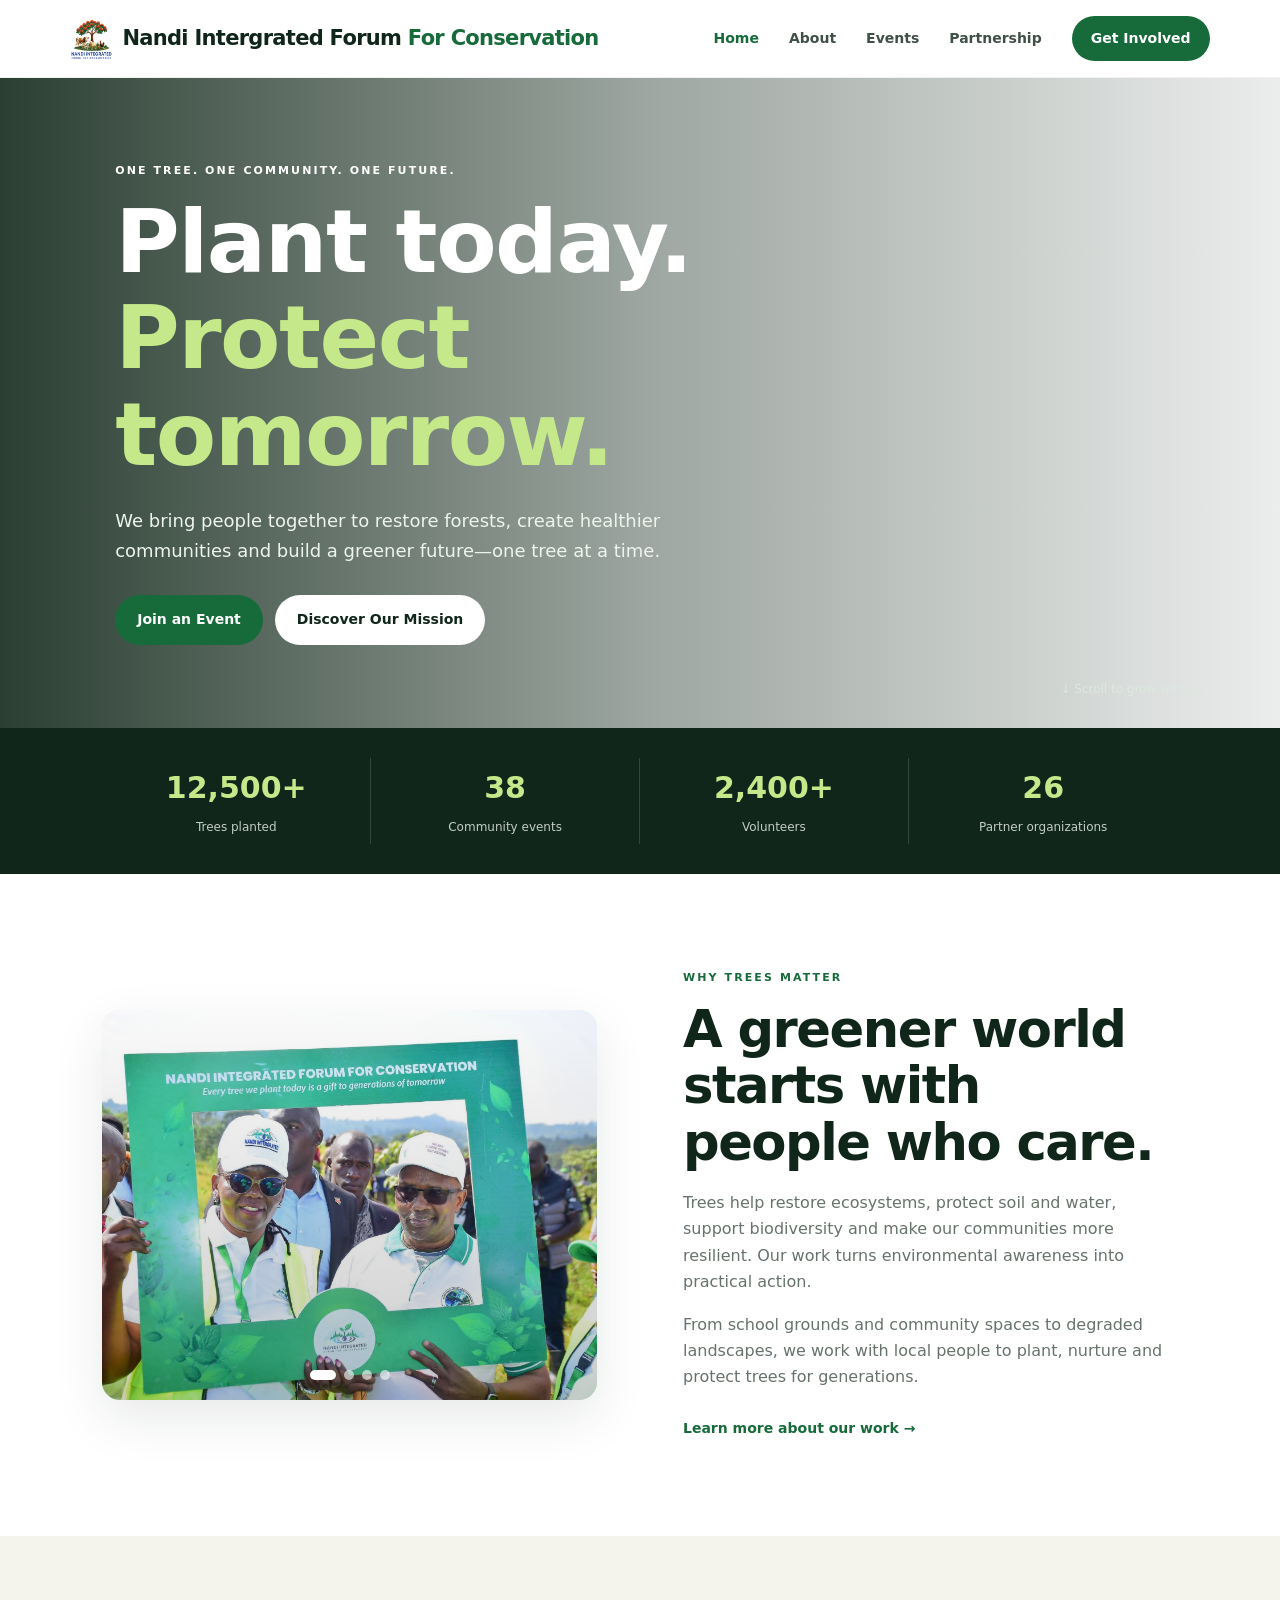
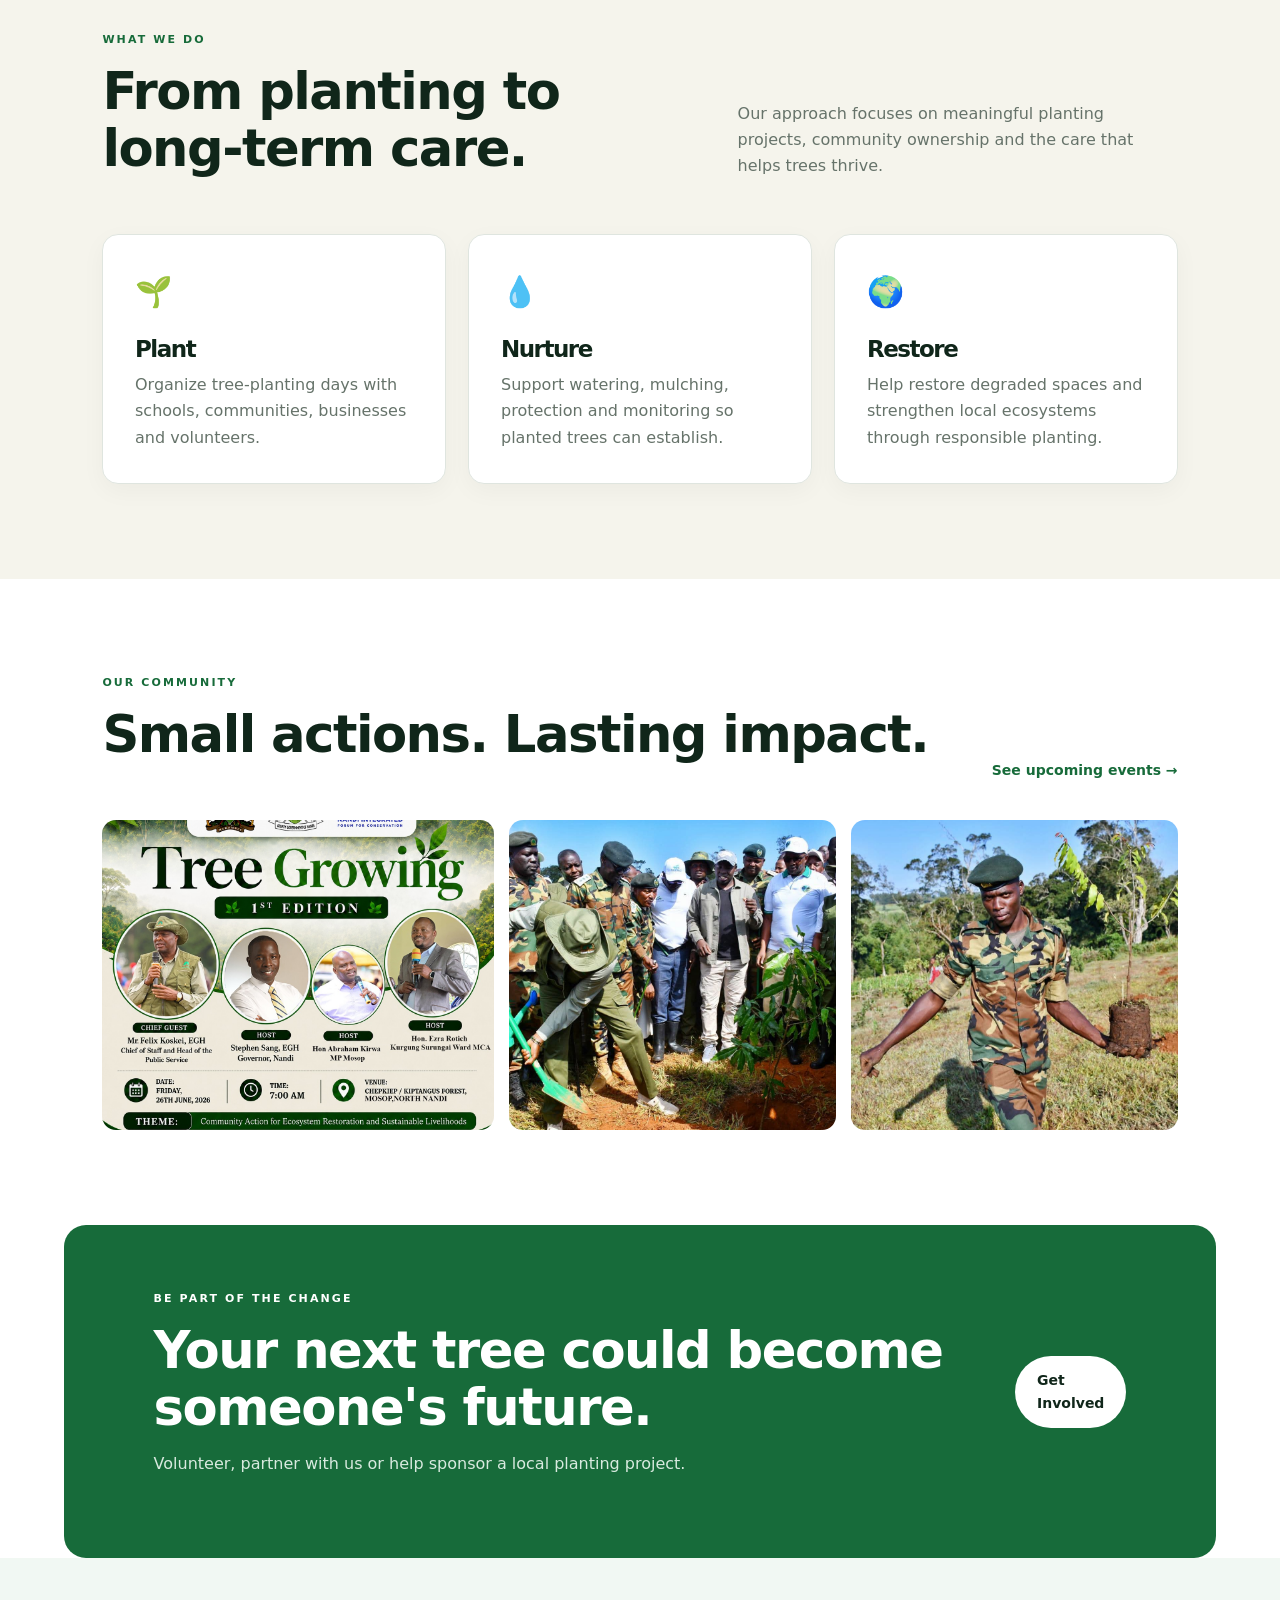
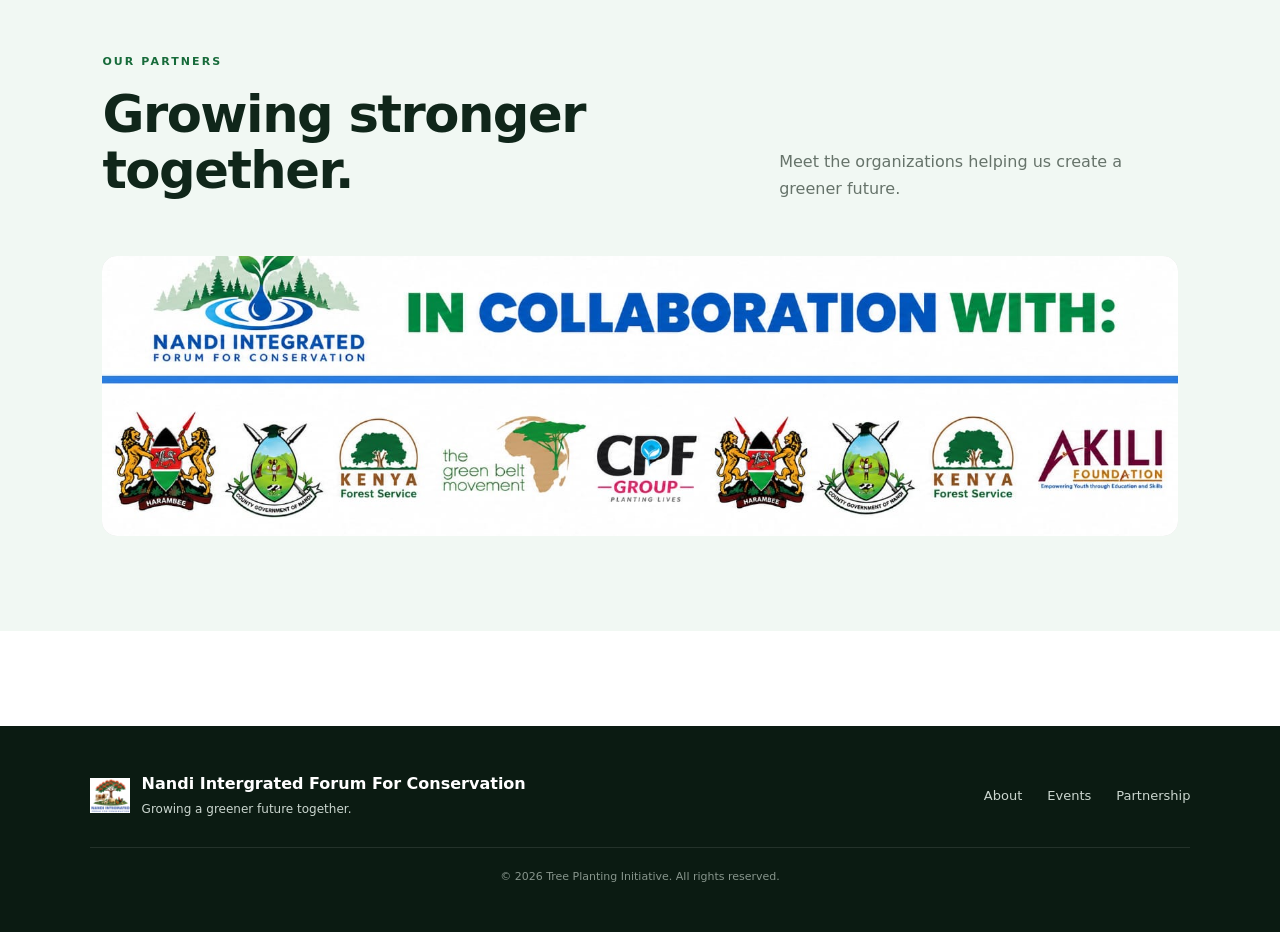
==== index.html @ 08c0e229 "Change partnership gallery to interval slideshow" ====
<!DOCTYPE html>
<html lang="en">
<head>
  <meta charset="UTF-8">
  <meta name="viewport" content="width=device-width, initial-scale=1.0">
  <meta name="description" content="Tree Planting — growing greener communities through tree planting, restoration and partnerships.">
  <title>Tree Planting | Grow Green, Grow Together</title>
  <link rel="stylesheet" href="assets/styles.css">
  <style>
    * { box-sizing: border-box; }
    .partnership-gallery { background: #f1f8f3; }
    .partnership-slideshow {
      position: relative;
      height: 280px;
      overflow: hidden;
      border-radius: 15px;
      background: #ddd;
    }
    .partnership-slide {
      position: absolute;
      inset: 0;
      width: 100%;
      height: 100%;
      object-fit: cover;
      opacity: 0;
      transition: opacity .8s ease-in-out;
    }
    .partnership-slide.active { opacity: 1; }
    .partnership-dots {
      position: absolute;
      bottom: 15px;
      left: 50%;
      display: flex;
      gap: 8px;
      transform: translateX(-50%);
    }
    .partnership-dot {
      width: 11px;
      height: 11px;
      padding: 0;
      border: 0;
      border-radius: 50%;
      background: #fff;
      opacity: .55;
      cursor: pointer;
    }
    .partnership-dot.active { opacity: 1; transform: scale(1.2); }
    @media (max-width: 600px) {
      .partnership-slideshow { height: 230px; border-radius: 10px; }
    }
  </style>
</head>
<body>
<header class="site-header">
  <a class="brand" href="index.html" aria-label="Tree Planting home">
    <img src="assets/logo1.png" alt="Tree Planting logo">
    <span>Nandi Intergrated Forum<span> For Conservation</span></span>
  </a>
  <button class="menu-toggle" aria-label="Open navigation" aria-expanded="false">☰</button>
  <nav class="nav">
    <a class="active" href="index.html">Home</a>
    <a href="about.html">About</a>
    <a href="events.html">Events</a>
    <a href="partnership.html">Partnership</a>
    <a class="nav-cta" href="partnership.html#join">Get Involved</a>
  </nav>
</header>

<main>
<section class="hero">
  <div class="hero-overlay"></div>
  <div class="hero-content">
    <p class="eyebrow">ONE TREE. ONE COMMUNITY. ONE FUTURE.</p>
    <h1>Plant today.<br><em>Protect tomorrow.</em></h1>
    <p class="hero-text">We bring people together to restore forests, create healthier communities and build a greener future—one tree at a time.</p>
    <div class="hero-actions">
      <a class="btn btn-primary" href="events.html">Join an Event</a>
      <a class="btn btn-light" href="about.html">Discover Our Mission</a>
    </div>
  </div>
  <div class="scroll-note">↓ Scroll to grow with us</div>
</section>

<section class="stats">
  <div><strong>12,500+</strong><span>Trees planted</span></div>
  <div><strong>38</strong><span>Community events</span></div>
  <div><strong>2,400+</strong><span>Volunteers</span></div>
  <div><strong>26</strong><span>Partner organizations</span></div>
</section>

<section class="section intro">
  <div class="section-image slideshow" aria-label="Tree planting image slideshow">
    <img class="slide active" src="assets/slide7.jpeg" alt="Tree planting">
    <img class="slide" src="assets/slide2.jpeg" alt="Hands holding a young plant">
    <img class="slide" src="assets/slide3.jpeg" alt="People planting trees">
    <img class="slide" src="assets/slide4.jpeg" alt="Green forest">
    <div class="slide-dots">
      <button class="dot active" aria-label="Show slide 1"></button>
      <button class="dot" aria-label="Show slide 2"></button>
      <button class="dot" aria-label="Show slide 3"></button>
      <button class="dot" aria-label="Show slide 4"></button>
    </div>
  </div>
  <div class="section-copy">
    <p class="eyebrow green">WHY TREES MATTER</p>
    <h2>A greener world starts with people who care.</h2>
    <p>Trees help restore ecosystems, protect soil and water, support biodiversity and make our communities more resilient. Our work turns environmental awareness into practical action.</p>
    <p>From school grounds and community spaces to degraded landscapes, we work with local people to plant, nurture and protect trees for generations.</p>
    <a class="text-link" href="about.html">Learn more about our work →</a>
  </div>
</section>

<section class="section light-section">
  <div class="section-heading"><div><p class="eyebrow green">WHAT WE DO</p><h2>From planting to long-term care.</h2></div><p>Our approach focuses on meaningful planting projects, community ownership and the care that helps trees thrive.</p></div>
  <div class="cards three">
    <article class="card"><div class="card-icon">🌱</div><h3>Plant</h3><p>Organize tree-planting days with schools, communities, businesses and volunteers.</p></article>
    <article class="card"><div class="card-icon">💧</div><h3>Nurture</h3><p>Support watering, mulching, protection and monitoring so planted trees can establish.</p></article>
    <article class="card"><div class="card-icon">🌍</div><h3>Restore</h3><p>Help restore degraded spaces and strengthen local ecosystems through responsible planting.</p></article>
  </div>
</section>

<section class="gallery-section section">
  <div class="section-heading"><div><p class="eyebrow green">OUR COMMUNITY</p><h2>Small actions. Lasting impact.</h2></div><a class="text-link" href="events.html">See upcoming events →</a></div>
  <div class="gallery"><img src="assets/slide1.jpeg" alt="People planting trees"><img src="assets/slide5.jpeg" alt="Hands holding a young plant"><img src="assets/slide6.jpeg" alt="Dense green forest"></div>
</section>

<section class="cta">
  <div><p class="eyebrow">BE PART OF THE CHANGE</p><h2>Your next tree could become someone's future.</h2><p>Volunteer, partner with us or help sponsor a local planting project.</p></div>
  <a class="btn btn-light" href="partnership.html#join">Get Involved</a>
</section>

<section class="partnership-gallery section" aria-labelledby="partnership-gallery-title">
  <div class="section-heading"><div><p class="eyebrow green">OUR PARTNERS</p><h2 id="partnership-gallery-title">Growing stronger together.</h2></div><p>Meet the organizations helping us create a greener future.</p></div>
  <div class="partnership-slideshow" aria-label="Partnership organizations slideshow">
    <img class="partnership-slide active" src="assets/part3.jpeg" alt="Tree Planting partnership organization 1">
    <img class="partnership-slide" src="assets/part2.jpeg" alt="Tree Planting partnership organization 2">
    <img class="partnership-slide" src="assets/part4.jpeg" alt="Tree Planting partnership organization 3">
    <div class="partnership-dots">
      <button class="partnership-dot active" aria-label="Show partnership image 1"></button>
      <button class="partnership-dot" aria-label="Show partnership image 2"></button>
      <button class="partnership-dot" aria-label="Show partnership image 3"></button>
    </div>
  </div>
</section>
</main>

<footer class="footer">
  <div class="footer-brand"><img src="assets/logo1.png" alt=""><div><strong>Nandi Intergrated Forum For Conservation</strong><p>Growing a greener future together.</p></div></div>
  <div class="footer-links"><a href="about.html">About</a><a href="events.html">Events</a><a href="partnership.html">Partnership</a></div>
  <p class="copyright">© 2026 Tree Planting Initiative. All rights reserved.</p>
</footer>

<script>
  const slides = document.querySelectorAll('.slideshow .slide');
  const dots = document.querySelectorAll('.slide-dots .dot');
  let currentSlide = 0;
  function showSlide(index) {
    slides.forEach((slide, i) => slide.classList.toggle('active', i === index));
    dots.forEach((dot, i) => dot.classList.toggle('active', i === index));
    currentSlide = index;
  }
  function nextSlide() { showSlide((currentSlide + 1) % slides.length); }
  dots.forEach((dot, index) => dot.addEventListener('click', () => showSlide(index)));
  showSlide(0);
  setInterval(nextSlide, 4000);

  const partnershipSlides = document.querySelectorAll('.partnership-slide');
  const partnershipDots = document.querySelectorAll('.partnership-dot');
  let currentPartnership = 0;
  function showPartnership(index) {
    partnershipSlides.forEach((slide, i) => slide.classList.toggle('active', i === index));
    partnershipDots.forEach((dot, i) => dot.classList.toggle('active', i === index));
    currentPartnership = index;
  }
  partnershipDots.forEach((dot, index) => dot.addEventListener('click', () => showPartnership(index)));
  showPartnership(0);
  setInterval(() => showPartnership((currentPartnership + 1) % partnershipSlides.length), 4000);
</script>
<script src="assets/script.js"></script>
</body>
</html>
---- assets/styles.css ----
:root{
  --green:#176b3a;
  --dark:#10261a;
  --lime:#a8d65e;
  --cream:#f5f4ec;
  --white:#fff;
  --muted:#66736a;
  --line:#dfe5df;
  --shadow:0 18px 50px rgba(16,38,26,.10);
}

*{box-sizing:border-box}
html{scroll-behavior:smooth}
body{margin:0;font-family:Inter,ui-sans-serif,system-ui,-apple-system,BlinkMacSystemFont,"Segoe UI",sans-serif;color:var(--dark);line-height:1.65;background:#fff}
a{text-decoration:none;color:inherit}
img{max-width:100%;display:block}
.site-header{height:78px;display:flex;align-items:center;justify-content:space-between;padding:0 5.5%;background:#fff;position:sticky;top:0;z-index:20;border-bottom:1px solid rgba(0,0,0,.05)}
.brand{display:flex;align-items:center;gap:10px;font-size:21px;font-weight:800;letter-spacing:-.7px}.brand img{width:42px;height:42px}.brand>span>span{color:var(--green)}
.nav{display:flex;align-items:center;gap:30px;font-size:14px;font-weight:650}.nav a{padding:8px 0;color:#405047}.nav a:hover,.nav a.active{color:var(--green)}.nav .nav-cta{padding:11px 19px;background:var(--green);color:#fff;border-radius:999px}
.menu-toggle{display:none;border:0;background:none;font-size:25px;cursor:pointer}
.hero{min-height:650px;background:url("https://images.unsplash.com/photo-1441974231531-c6227db76b6e?auto=format&fit=crop&w=2000&q=90") center/cover;position:relative;display:flex;align-items:center}.hero-overlay{position:absolute;inset:0;background:linear-gradient(90deg,rgba(8,31,17,.86),rgba(8,31,17,.40),rgba(8,31,17,.08))}.hero-content{position:relative;color:#fff;width:min(760px,88%);margin-left:9%;padding:80px 0}
.eyebrow{font-size:11px;font-weight:800;letter-spacing:2.1px;margin:0 0 14px}.eyebrow.green{color:var(--green)}h1,h2,h3{line-height:1.1;margin-top:0;letter-spacing:-1.5px}.hero h1{font-size:clamp(48px,7vw,88px);margin:0 0 22px}.hero h1 em{color:#c4e88a;font-style:normal}.hero-text{font-size:18px;max-width:600px;color:#edf4ee;margin-bottom:30px}.hero-actions{display:flex;gap:12px;flex-wrap:wrap}.btn{display:inline-flex;align-items:center;justify-content:center;padding:13px 22px;border-radius:999px;font-weight:750;font-size:14px;border:0;cursor:pointer}.btn-primary{background:var(--green);color:#fff}.btn-primary:hover{background:#0e542c}.btn-light{background:#fff;color:var(--dark)}.scroll-note{position:absolute;right:6%;bottom:28px;color:#dce8df;font-size:12px}
.stats{display:grid;grid-template-columns:repeat(4,1fr);background:var(--dark);color:#fff;padding:30px 8%}.stats div{padding:5px 25px;border-right:1px solid rgba(255,255,255,.15);text-align:center}.stats div:last-child{border:0}.stats strong{display:block;font-size:30px;color:#c4e88a}.stats span{font-size:12px;color:#c4cdc7}
.section{padding:95px 8%}.intro{display:grid;grid-template-columns:1fr 1fr;gap:8%;align-items:center}
.slideshow{position:relative;width:100%;height:390px;overflow:hidden;border-radius:18px;box-shadow:var(--shadow);background:#e8eee9}.slideshow .slide{position:absolute;inset:0;width:100%;height:100%;min-height:0;object-fit:cover;opacity:0;transform:scale(1.05);transition:opacity 1.2s ease-in-out,transform 5s ease;z-index:1}.slideshow .slide.active{opacity:1;transform:scale(1);z-index:2}.slideshow::after{content:"";position:absolute;inset:0;background:linear-gradient(180deg,rgba(0,0,0,.02),rgba(0,0,0,.20));pointer-events:none;z-index:3}.slide-dots{position:absolute;left:50%;bottom:20px;transform:translateX(-50%);display:flex;gap:8px;z-index:5}.slide-dots .dot{width:10px;height:10px;padding:0;border:0;border-radius:50%;background:rgba(255,255,255,.60);cursor:pointer;transition:width .3s ease,background .3s ease}.slide-dots .dot.active{width:26px;border-radius:20px;background:#fff}
.section-copy h2,.section-heading h2{font-size:clamp(34px,4vw,54px);margin-bottom:20px}.section-copy p{color:var(--muted);max-width:650px}.text-link{color:var(--green);font-weight:800;font-size:14px;display:inline-block;margin-top:10px}
.light-section{background:var(--cream)}.section-heading{display:flex;justify-content:space-between;align-items:end;gap:40px;margin-bottom:38px}.section-heading>p{max-width:440px;color:var(--muted)}
.cards{display:grid;gap:22px}.cards.three{grid-template-columns:repeat(3,1fr)}.card{background:#fff;padding:32px;border:1px solid var(--line);border-radius:16px;box-shadow:0 7px 24px rgba(16,38,26,.04)}.card h3{font-size:23px;margin-bottom:10px}.card p{color:var(--muted);margin:0}.card-icon{font-size:30px;margin-bottom:20px}
@keyframes card-pop-in{0%{opacity:0;transform:translateY(28px) scale(.94)}70%{opacity:1;transform:translateY(-5px) scale(1.02)}100%{opacity:1;transform:translateY(0) scale(1)}}.cards.three .card{opacity:0;animation:card-pop-in .65s cubic-bezier(.22,1,.36,1) forwards;animation-delay:var(--card-delay,0s)}.cards.three .card:nth-child(1){--card-delay:0s}.cards.three .card:nth-child(2){--card-delay:.18s}.cards.three .card:nth-child(3){--card-delay:.36s}@media (prefers-reduced-motion: reduce){.cards.three .card{opacity:1;animation:none}}
.gallery{display:grid;grid-template-columns:1.2fr 1fr 1fr;gap:15px}.gallery img{height:310px;width:100%;object-fit:cover;border-radius:14px}.cta{margin:0 5%;border-radius:22px;padding:65px 7%;background:var(--green);color:#fff;display:flex;justify-content:space-between;align-items:center;gap:30px}.cta h2{font-size:clamp(34px,4vw,52px);margin-bottom:10px}.cta p:not(.eyebrow){color:#d8eadf}
.footer{margin-top:95px;background:#0b1b12;color:#cbd6cf;padding:45px 7%;display:grid;grid-template-columns:1fr auto;gap:28px}.footer-brand{display:flex;align-items:center;gap:12px}.footer-brand img{width:40px}.footer-brand strong{color:#fff}.footer-brand p{margin:2px 0 0;font-size:12px}.footer-links{display:flex;gap:25px;font-size:13px;align-items:center}.copyright{grid-column:1/-1;margin:0;padding-top:20px;border-top:1px solid rgba(255,255,255,.1);font-size:11px;color:#87958c;text-align:center}
.page-hero{min-height:440px;background-position:center;background-size:cover;position:relative;display:flex;align-items:end;padding:70px 9%;color:#fff}.page-hero:before{content:"";position:absolute;inset:0;background:linear-gradient(0deg,rgba(5,24,13,.8),rgba(5,24,13,.1))}.page-hero>div{position:relative;max-width:800px}.page-hero h1{font-size:clamp(45px,6vw,75px);margin-bottom:15px}.page-hero p:last-child{font-size:17px;max-width:650px}.split-panel{display:grid;grid-template-columns:1fr 1.2fr;gap:80px;background:var(--cream);padding:55px;border-radius:20px}.steps{list-style:none;padding:0;margin:0;display:grid;gap:0}.steps li{display:grid;grid-template-columns:100px 1fr;gap:20px;padding:20px 0;border-bottom:1px solid #d5ddd5}.steps li:first-child{padding-top:0}.steps li:last-child{border-bottom:0}.steps strong{color:var(--green)}.steps span{color:var(--muted)}
.event-list{display:grid;gap:16px}.event{display:grid;grid-template-columns:100px 1fr auto;gap:28px;align-items:center;padding:25px 28px;border:1px solid var(--line);border-radius:16px}.date{background:var(--cream);border-radius:12px;text-align:center;padding:12px}.date strong{font-size:30px;display:block;line-height:1}.date span{font-size:10px;font-weight:800;color:var(--green)}.event h3{margin:7px 0}.event p{color:var(--muted);margin:0 0 5px}.event small{color:#68756d}.tag{font-size:9px;font-weight:900;letter-spacing:1.5px;color:var(--green)}
.form-section{display:grid;grid-template-columns:.8fr 1.2fr;gap:8%;background:var(--cream)}.form-intro h2{font-size:clamp(35px,4vw,54px)}.form-intro>p:not(.eyebrow){color:var(--muted)}.contact-points{margin-top:35px;font-weight:650}.contact-points p{margin:8px 0}.form-section form{background:#fff;padding:34px;border-radius:18px;box-shadow:var(--shadow)}label{display:block;font-size:13px;font-weight:750;margin-bottom:17px}input,select,textarea{display:block;width:100%;margin-top:7px;border:1px solid #d7dfd9;border-radius:9px;padding:12px 13px;font:inherit;font-size:14px;outline:none;background:#fff}input:focus,select:focus,textarea:focus{border-color:var(--green);box-shadow:0 0 0 3px rgba(23,107,58,.08)}textarea{resize:vertical}.form-message{font-size:13px;color:var(--green);font-weight:700}.form-section .btn{width:100%}
@media(max-width:800px){.site-header{height:68px}.menu-toggle{display:block}.nav{display:none;position:absolute;top:68px;left:0;right:0;background:#fff;padding:18px 6%;flex-direction:column;align-items:stretch;gap:5px;box-shadow:0 15px 30px rgba(0,0,0,.08)}.nav.open{display:flex}.hero{min-height:650px}.hero-content{margin-left:7%;width:86%}.stats{grid-template-columns:1fr 1fr;padding:20px 5%}.stats div{border:0;padding:12px}.section{padding:65px 6%}.intro,.form-section,.split-panel{grid-template-columns:1fr;gap:35px}.slideshow{height:330px}.cards.three{grid-template-columns:1fr}.gallery{grid-template-columns:1fr 1fr}.gallery img:first-child{grid-column:1/-1}.section-heading{display:block}.section-heading>p{margin-top:15px}.cta{margin:0 4%;padding:45px 7%;display:block}.cta .btn{margin-top:18px}.footer{grid-template-columns:1fr}.footer-links{flex-wrap:wrap}.copyright{grid-column:auto}.page-hero{min-height:390px;padding:55px 7%}.event{grid-template-columns:70px 1fr}.event .btn{grid-column:2;justify-self:start}.split-panel{padding:30px}.steps li{grid-template-columns:80px 1fr}}
@media(max-width:480px){.hero h1{font-size:48px}.gallery{grid-template-columns:1fr}.gallery img:first-child{grid-column:auto}.gallery img{height:250px}.stats strong{font-size:25px}.slideshow{height:280px}}
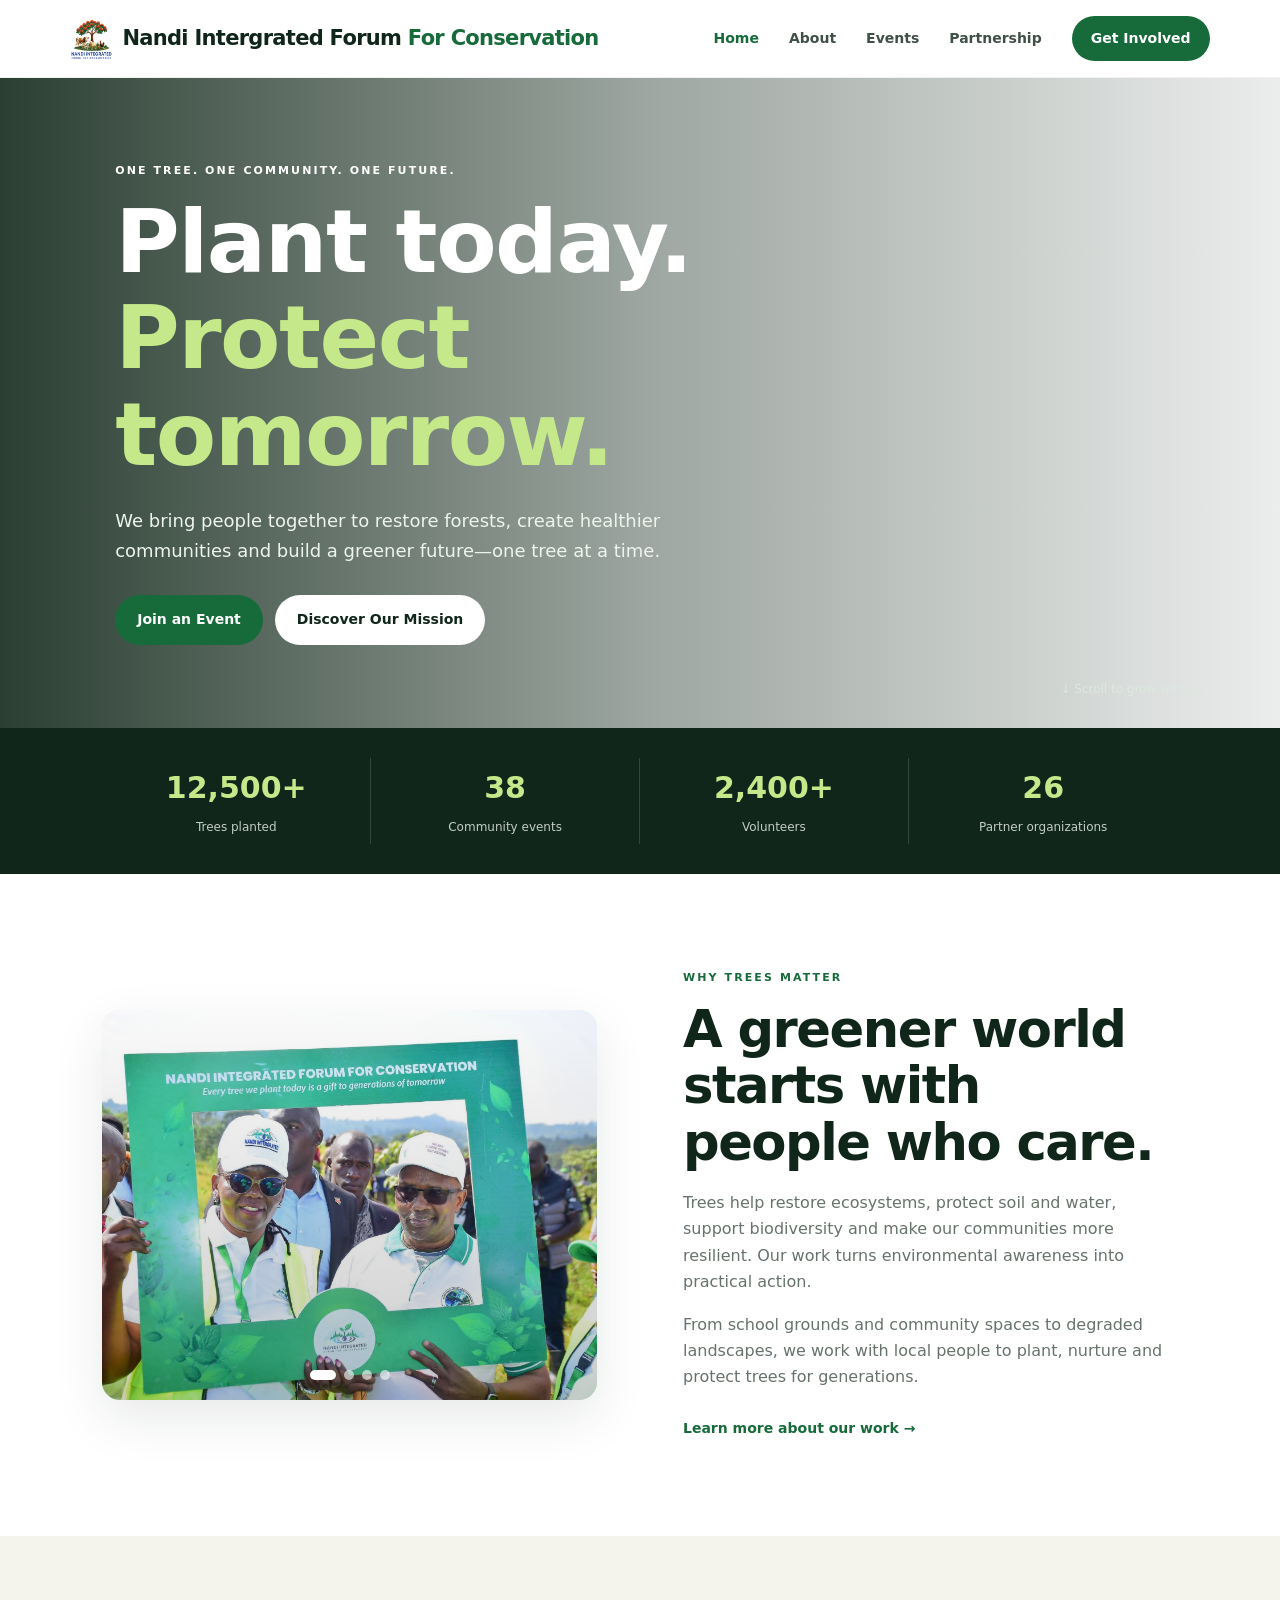
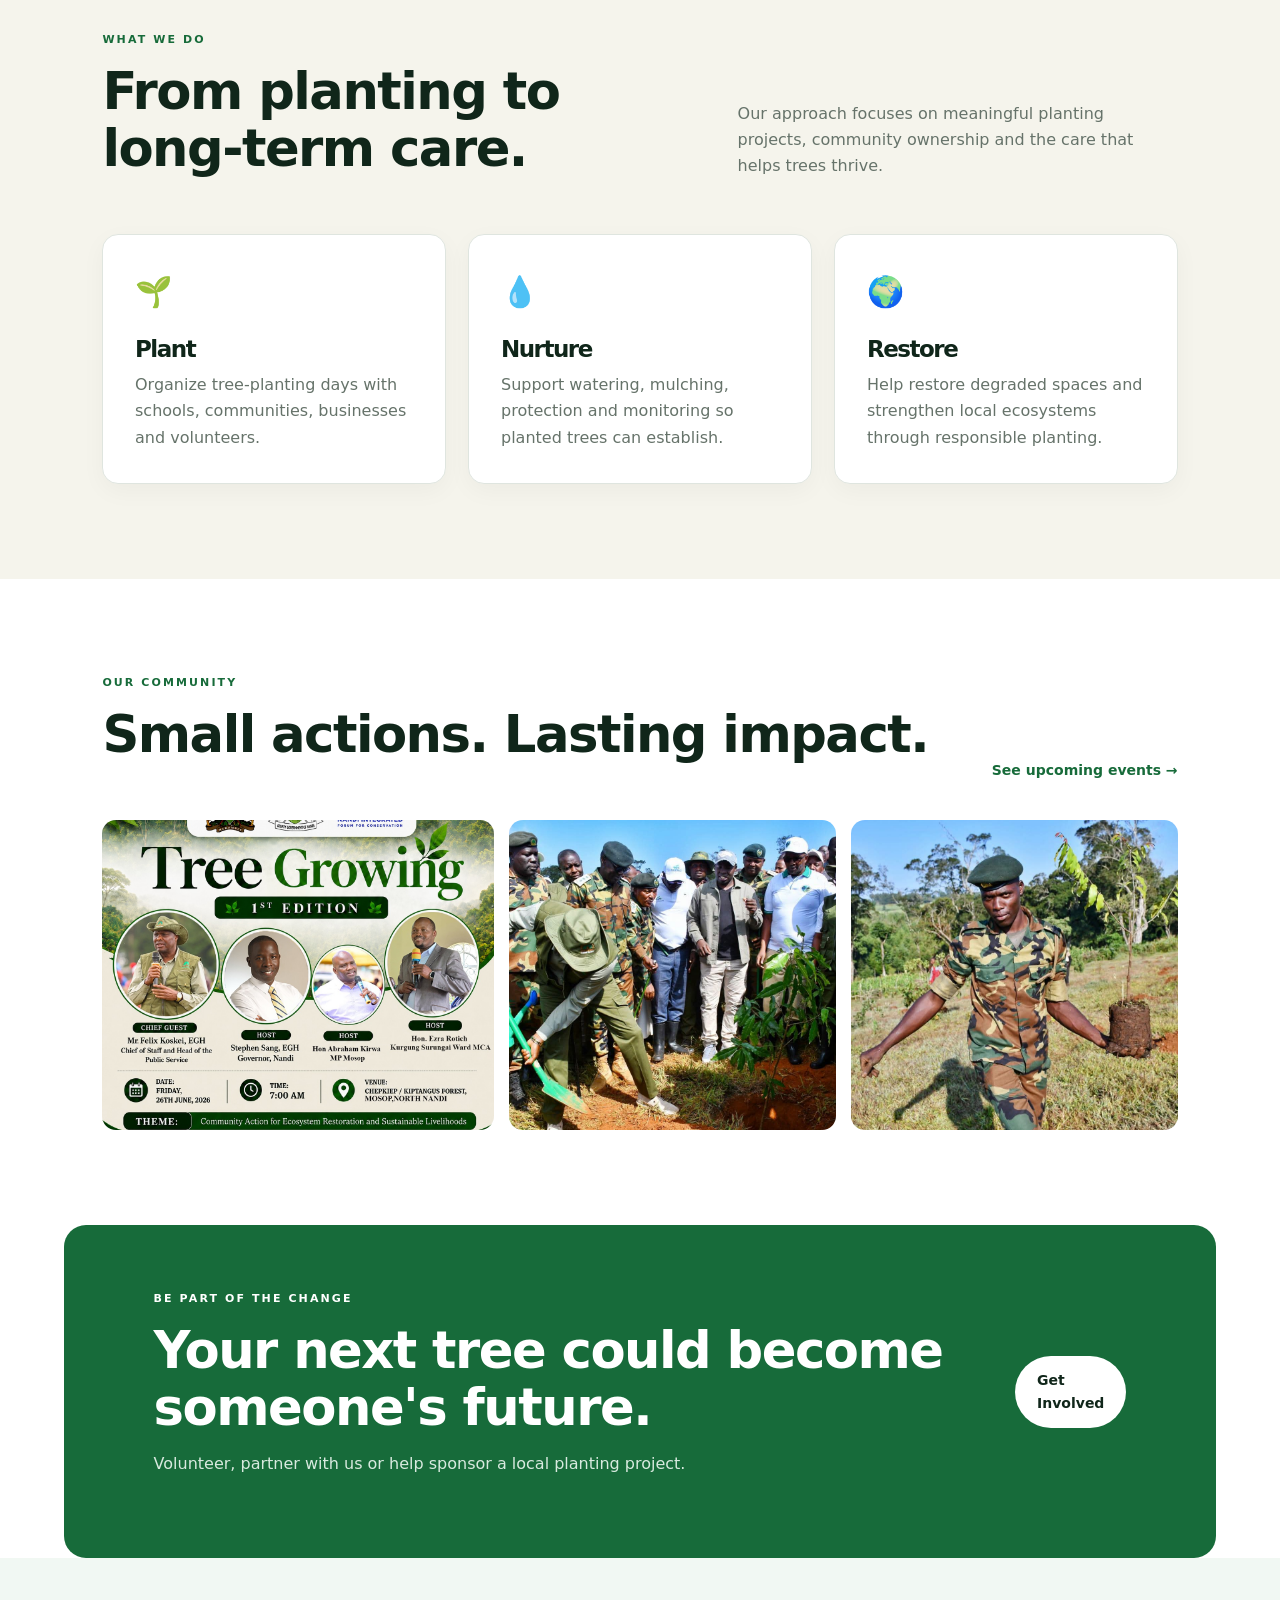
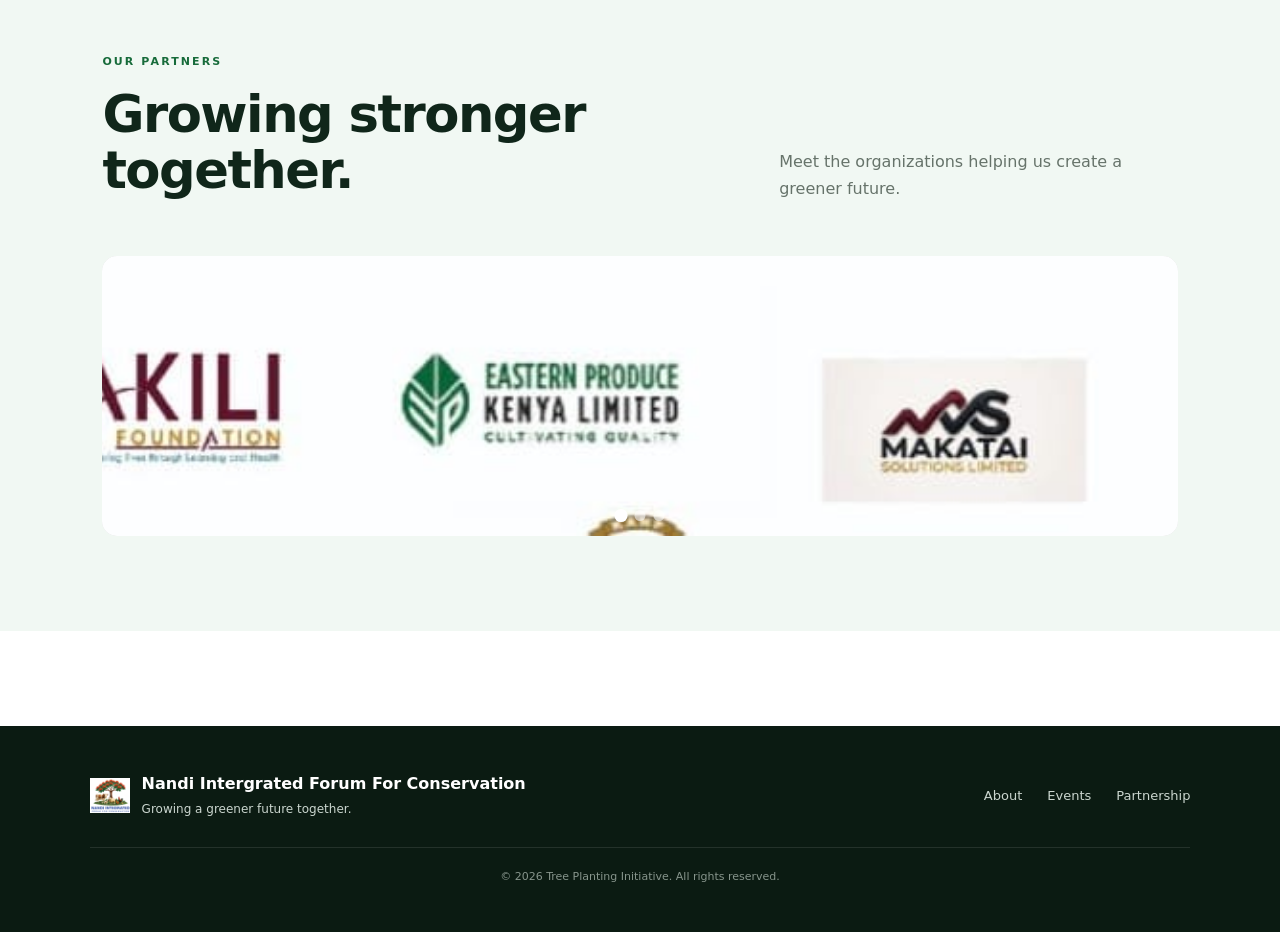
==== commit 63c83cb9: "Swap partnership images in slideshow" ====
--- a/index.html
+++ b/index.html
@@ -12,6 +12,7 @@
     .partnership-slideshow {
       position: relative;
       height: 280px;
+      width: 100%;
       overflow: hidden;
       border-radius: 15px;
       background: #ddd;
@@ -19,9 +20,11 @@
     .partnership-slide {
       position: absolute;
       inset: 0;
+      display: block;
       width: 100%;
       height: 100%;
       object-fit: cover;
+      object-position: center;
       opacity: 0;
       transition: opacity .8s ease-in-out;
     }
@@ -132,8 +135,8 @@
 <section class="partnership-gallery section" aria-labelledby="partnership-gallery-title">
   <div class="section-heading"><div><p class="eyebrow green">OUR PARTNERS</p><h2 id="partnership-gallery-title">Growing stronger together.</h2></div><p>Meet the organizations helping us create a greener future.</p></div>
   <div class="partnership-slideshow" aria-label="Partnership organizations slideshow">
-    <img class="partnership-slide active" src="assets/part3.jpeg" alt="Tree Planting partnership organization 1">
-    <img class="partnership-slide" src="assets/part2.jpeg" alt="Tree Planting partnership organization 2">
+    <img class="partnership-slide active" src="assets/part2.jpeg" alt="Tree Planting partnership organization 1">
+    <img class="partnership-slide" src="assets/part3.jpeg" alt="Tree Planting partnership organization 2">
     <img class="partnership-slide" src="assets/part4.jpeg" alt="Tree Planting partnership organization 3">
     <div class="partnership-dots">
       <button class="partnership-dot active" aria-label="Show partnership image 1"></button>
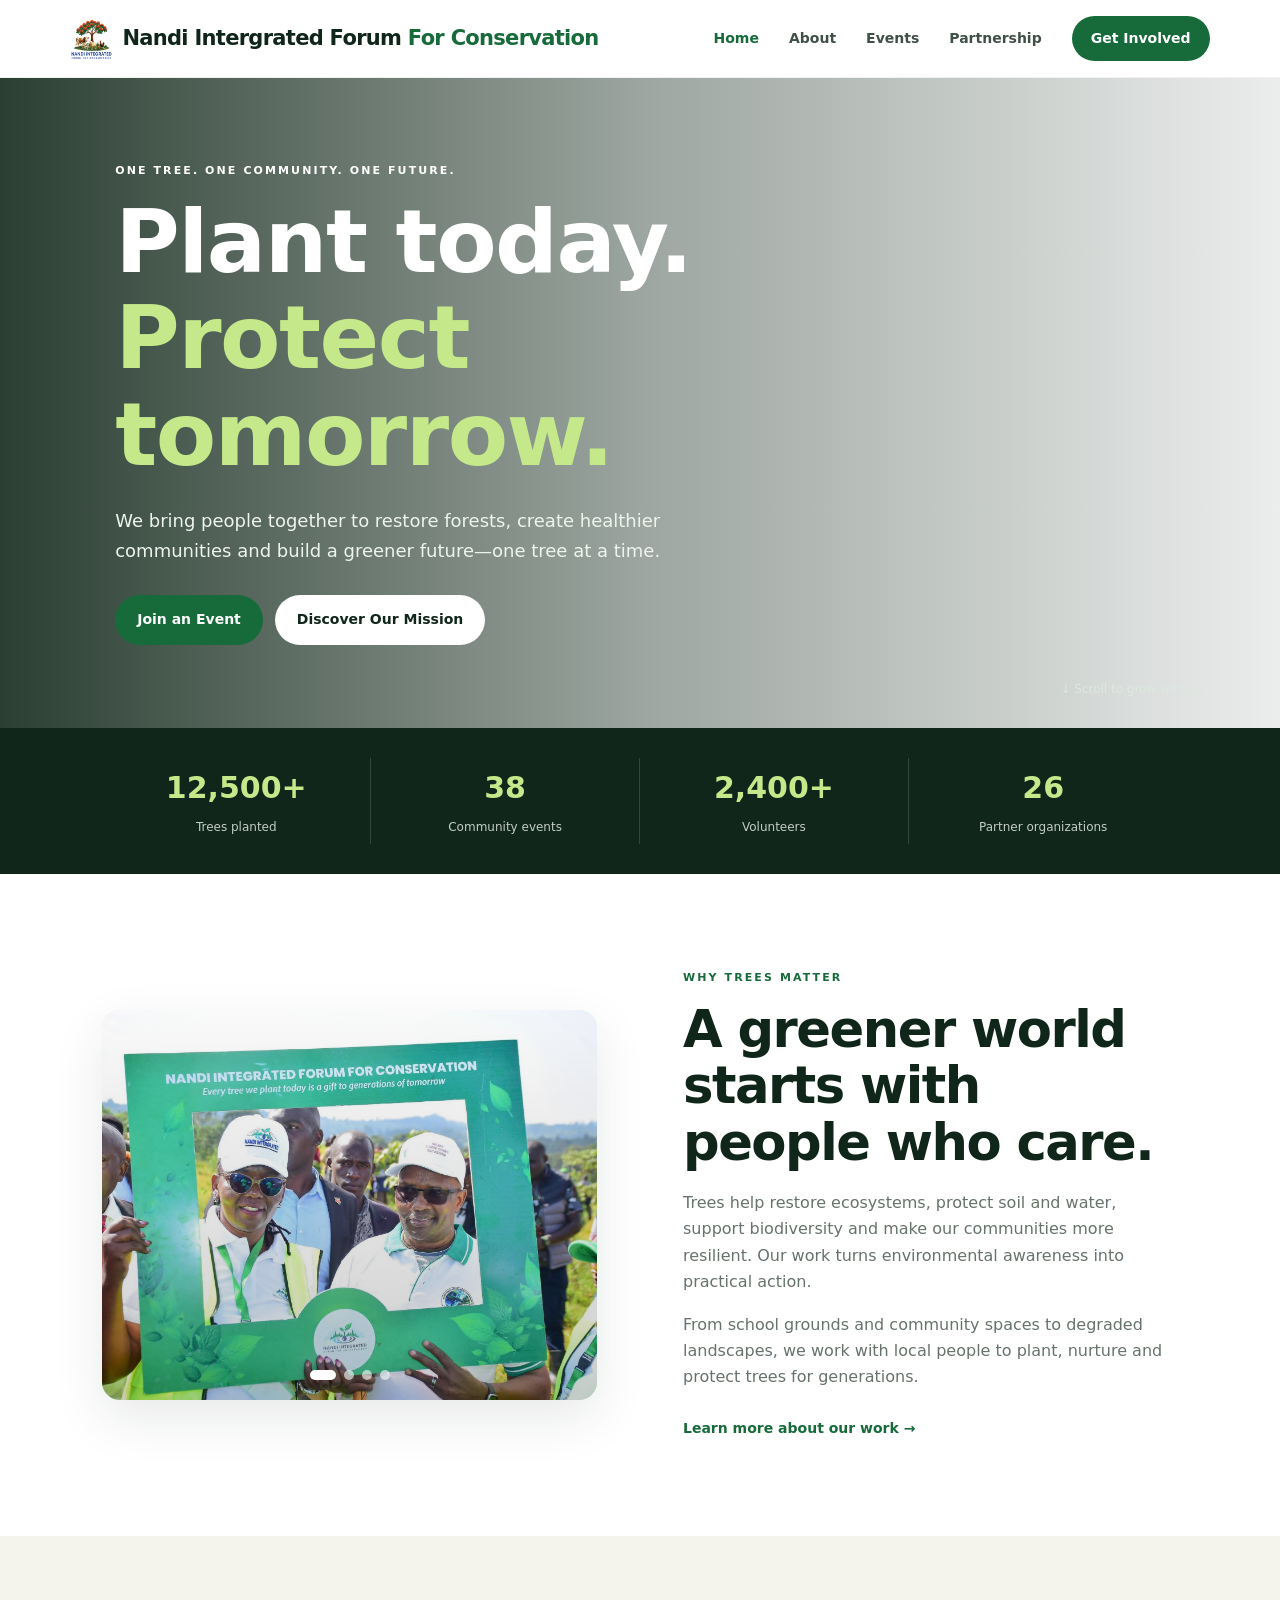
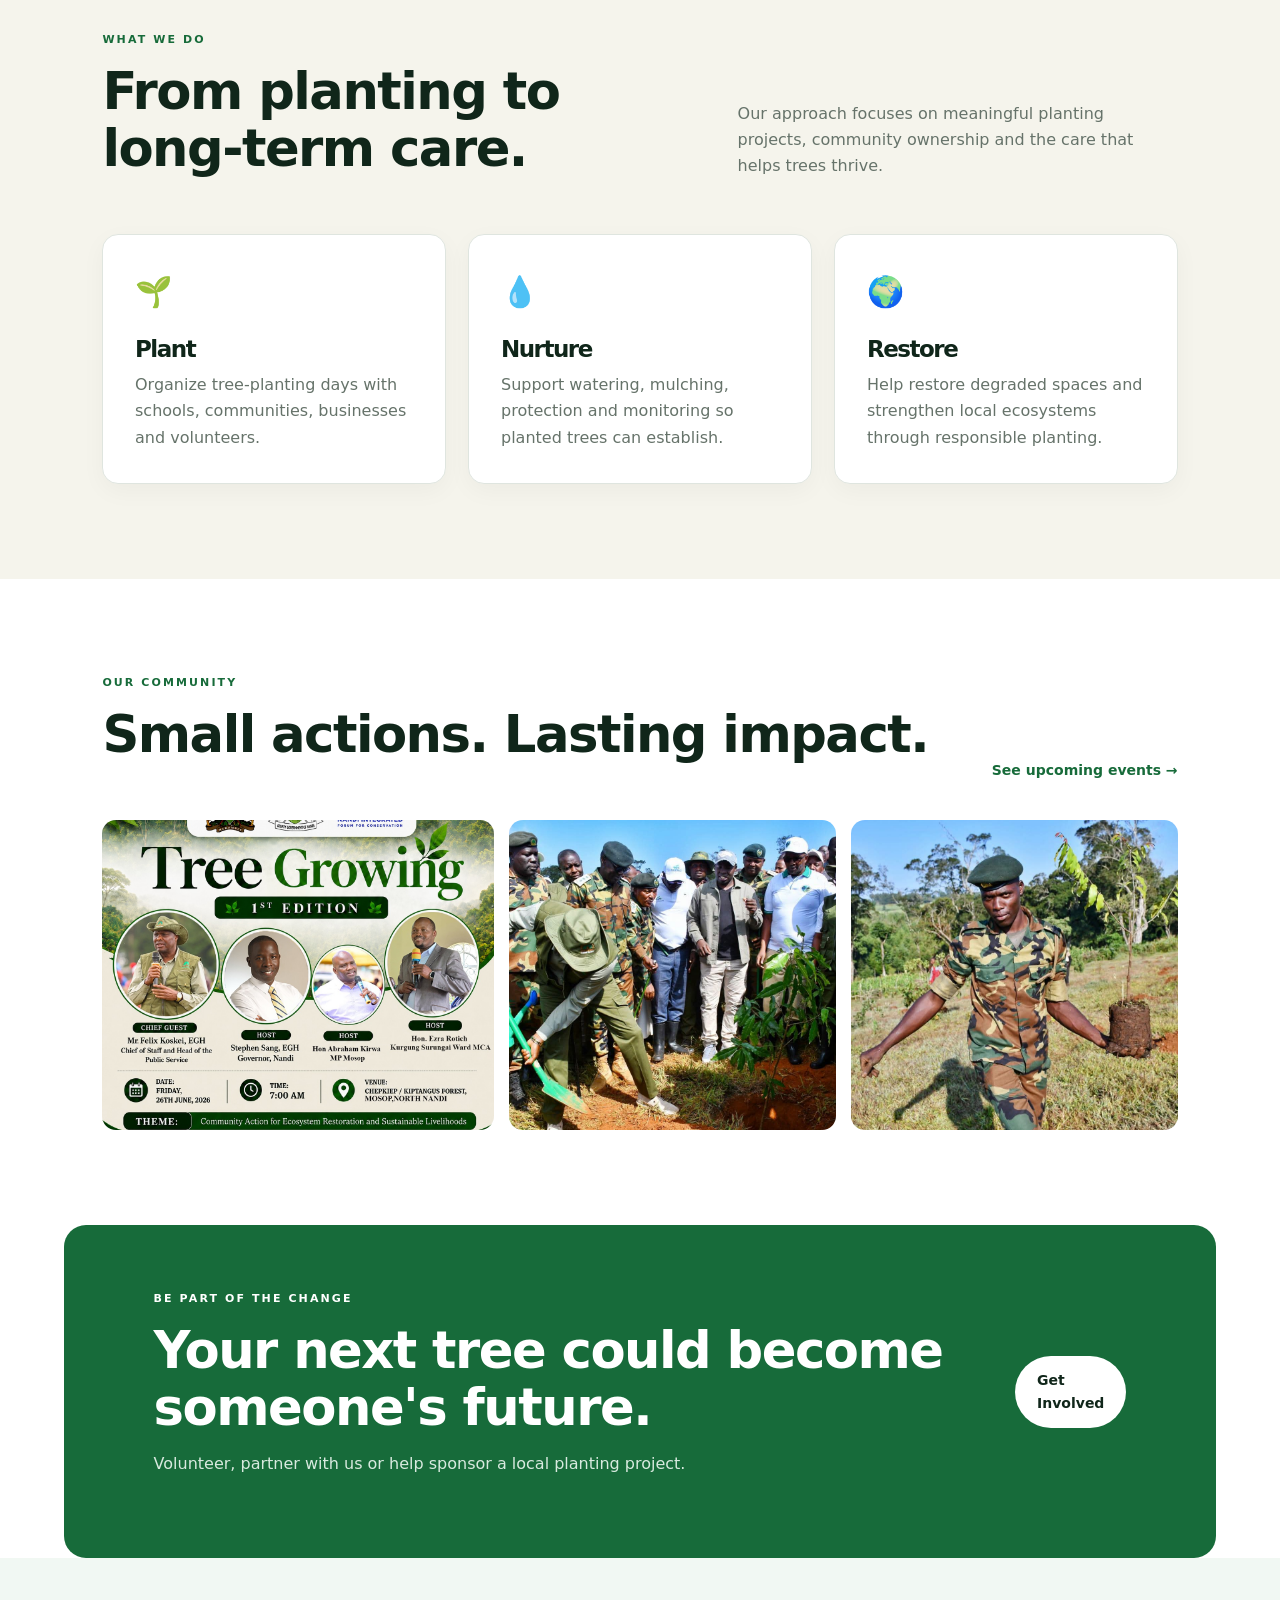
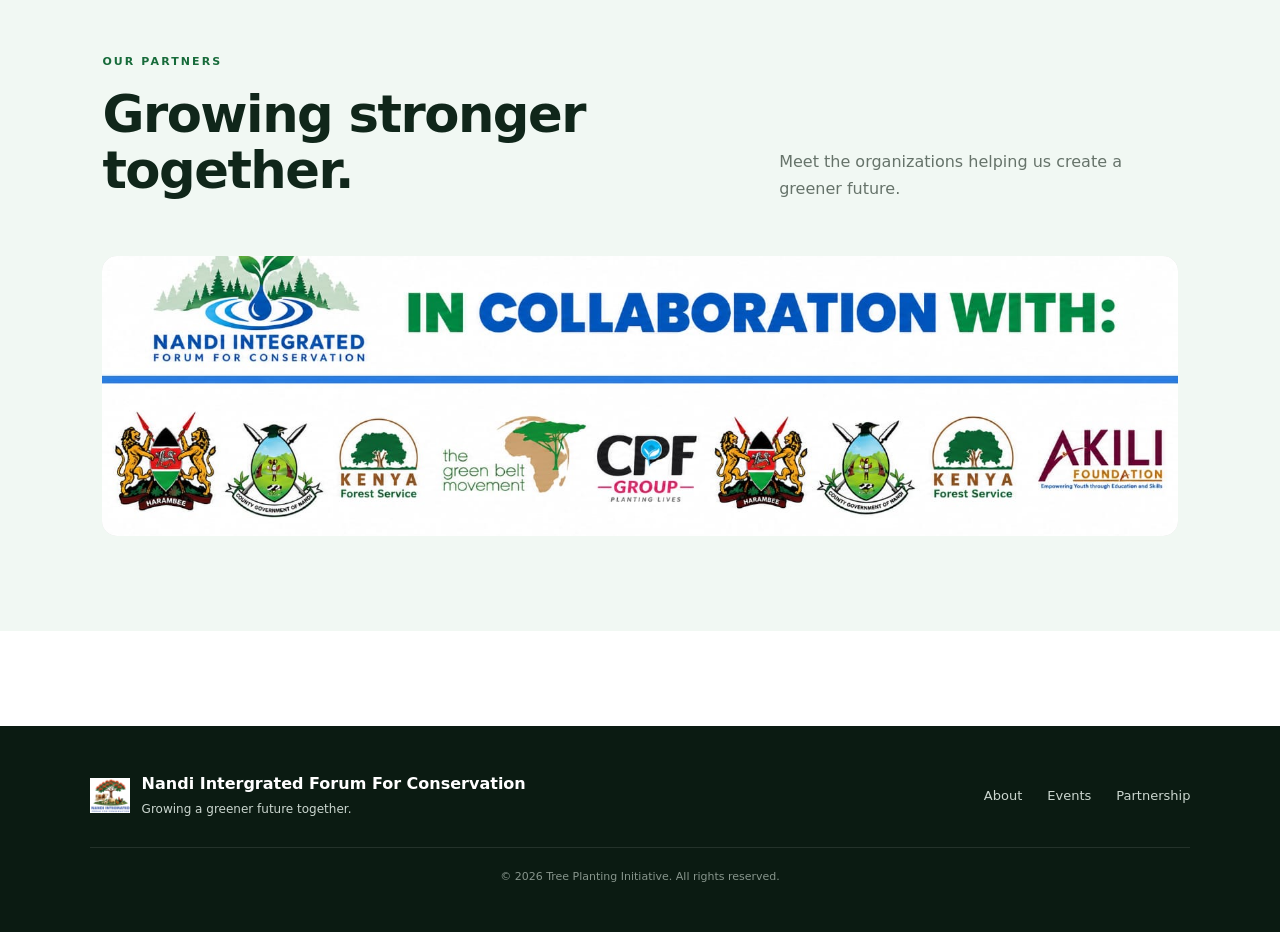
==== commit fde1579a: "Swap partnership images in slideshow order" ====
--- a/index.html
+++ b/index.html
@@ -135,8 +135,8 @@
 <section class="partnership-gallery section" aria-labelledby="partnership-gallery-title">
   <div class="section-heading"><div><p class="eyebrow green">OUR PARTNERS</p><h2 id="partnership-gallery-title">Growing stronger together.</h2></div><p>Meet the organizations helping us create a greener future.</p></div>
   <div class="partnership-slideshow" aria-label="Partnership organizations slideshow">
-    <img class="partnership-slide active" src="assets/part2.jpeg" alt="Tree Planting partnership organization 1">
-    <img class="partnership-slide" src="assets/part3.jpeg" alt="Tree Planting partnership organization 2">
+    <img class="partnership-slide active" src="assets/part3.jpeg" alt="Tree Planting partnership organization 1">
+    <img class="partnership-slide" src="assets/part2.jpeg" alt="Tree Planting partnership organization 2">
     <img class="partnership-slide" src="assets/part4.jpeg" alt="Tree Planting partnership organization 3">
     <div class="partnership-dots">
       <button class="partnership-dot active" aria-label="Show partnership image 1"></button>
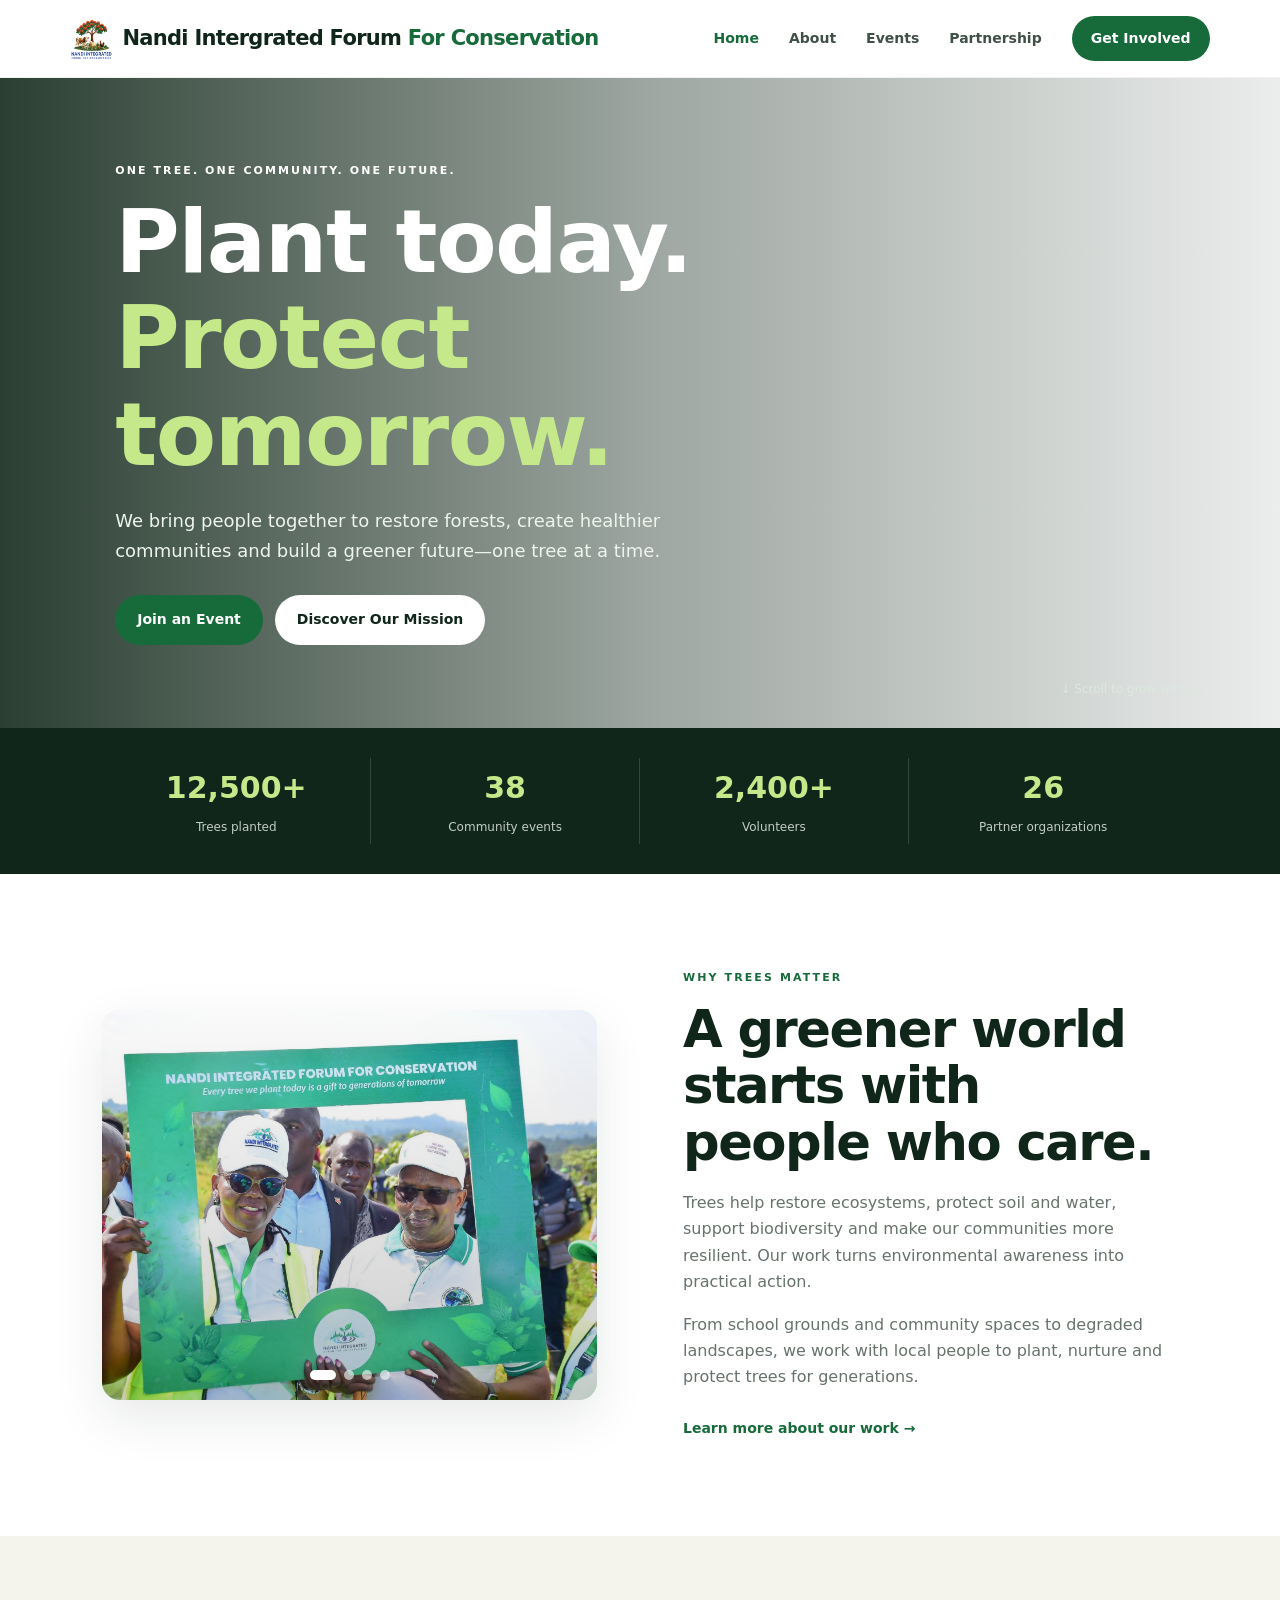
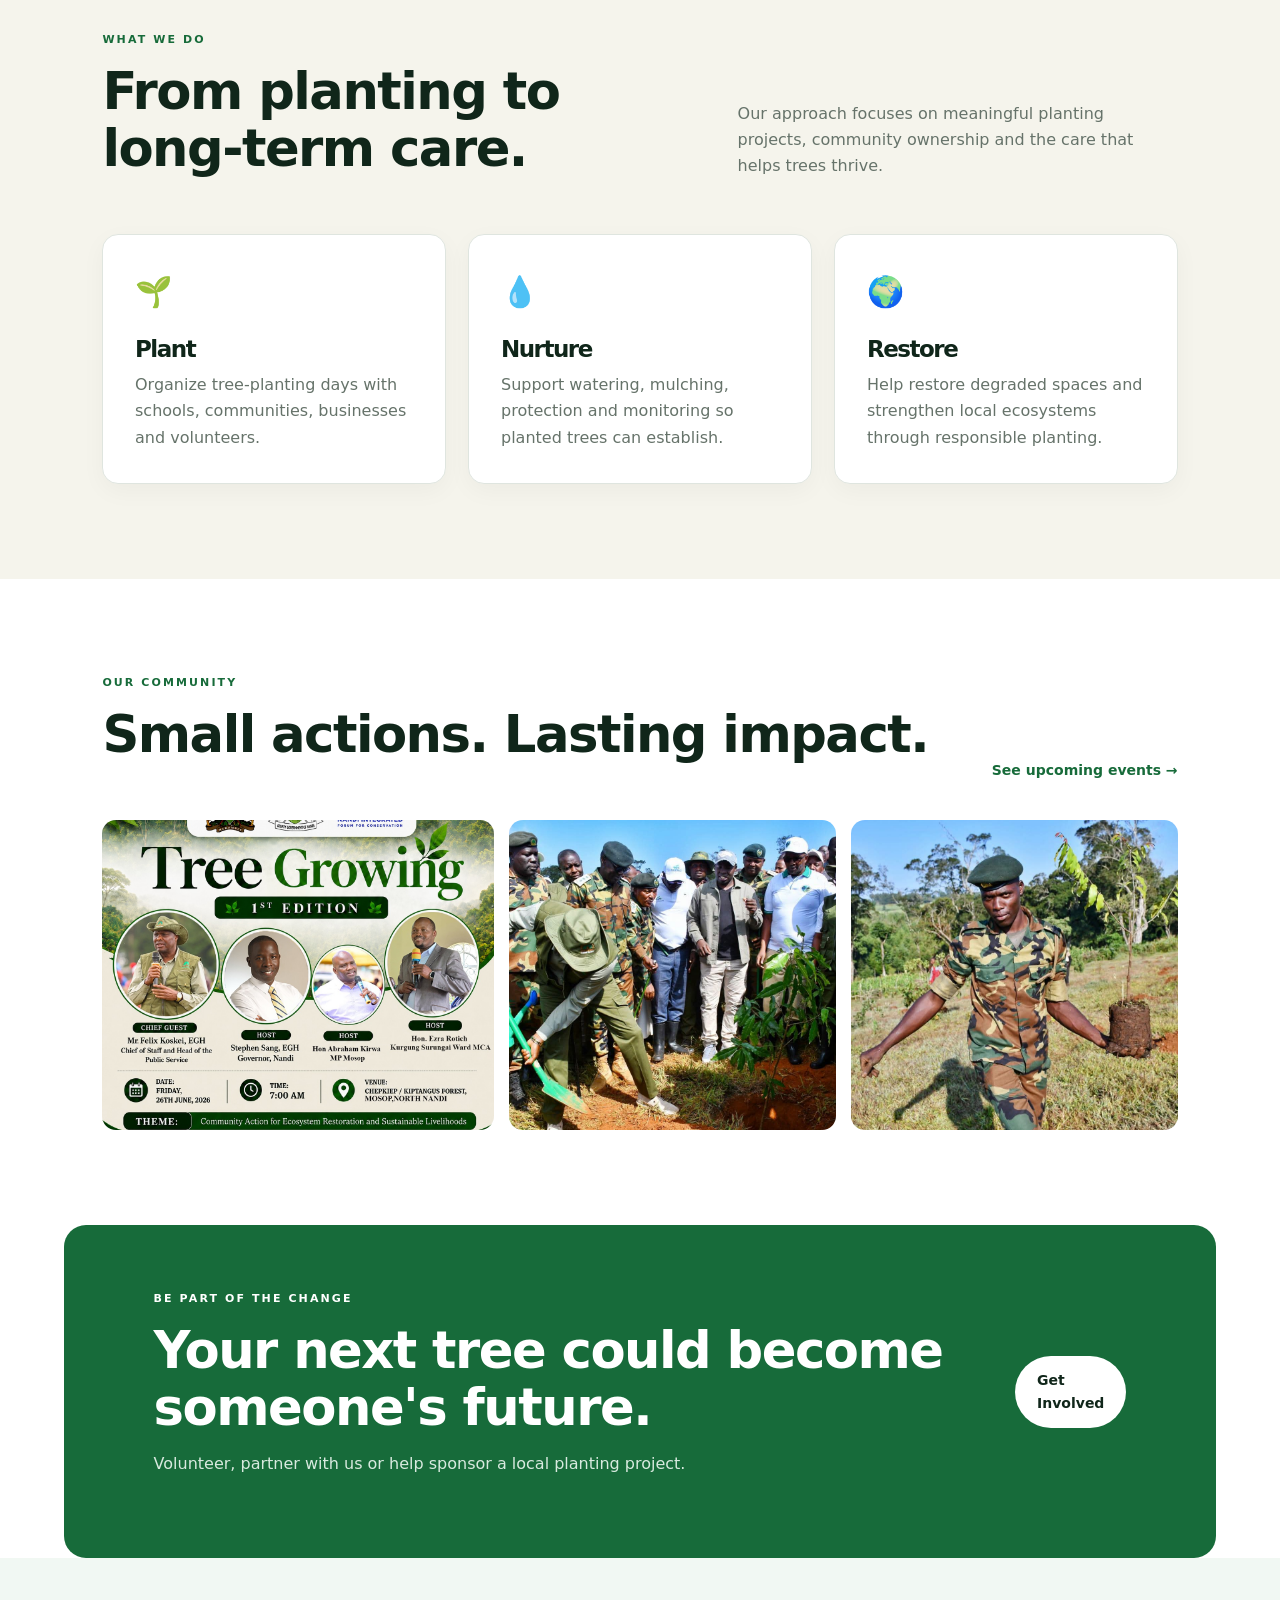
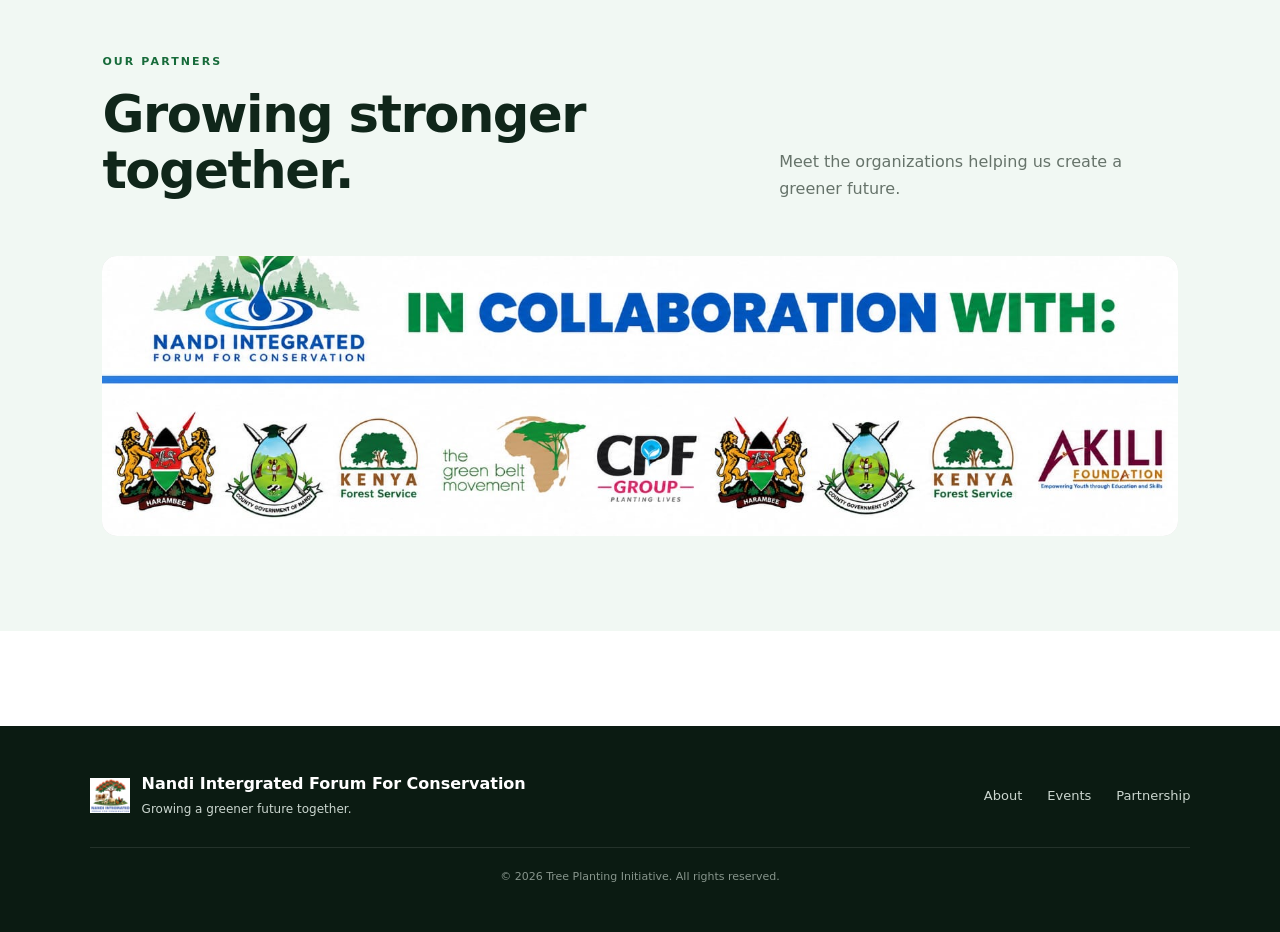
==== commit 8fc9788a: "Add additional partnership images and dots" ====
--- a/index.html
+++ b/index.html
@@ -138,10 +138,14 @@
     <img class="partnership-slide active" src="assets/part3.jpeg" alt="Tree Planting partnership organization 1">
     <img class="partnership-slide" src="assets/part2.jpeg" alt="Tree Planting partnership organization 2">
     <img class="partnership-slide" src="assets/part4.jpeg" alt="Tree Planting partnership organization 3">
+    <img class="partnership-slide" src="assets/part1.jpeg" alt="Tree Planting partnership organization 3">
+    <img class="partnership-slide" src="assets/part5.jpeg" alt="Tree Planting partnership organization 3">
     <div class="partnership-dots">
       <button class="partnership-dot active" aria-label="Show partnership image 1"></button>
       <button class="partnership-dot" aria-label="Show partnership image 2"></button>
       <button class="partnership-dot" aria-label="Show partnership image 3"></button>
+      <button class="partnership-dot" aria-label="Show partnership image 4"></button>
+      <button class="partnership-dot" aria-label="Show partnership image 5"></button>
     </div>
   </div>
 </section>
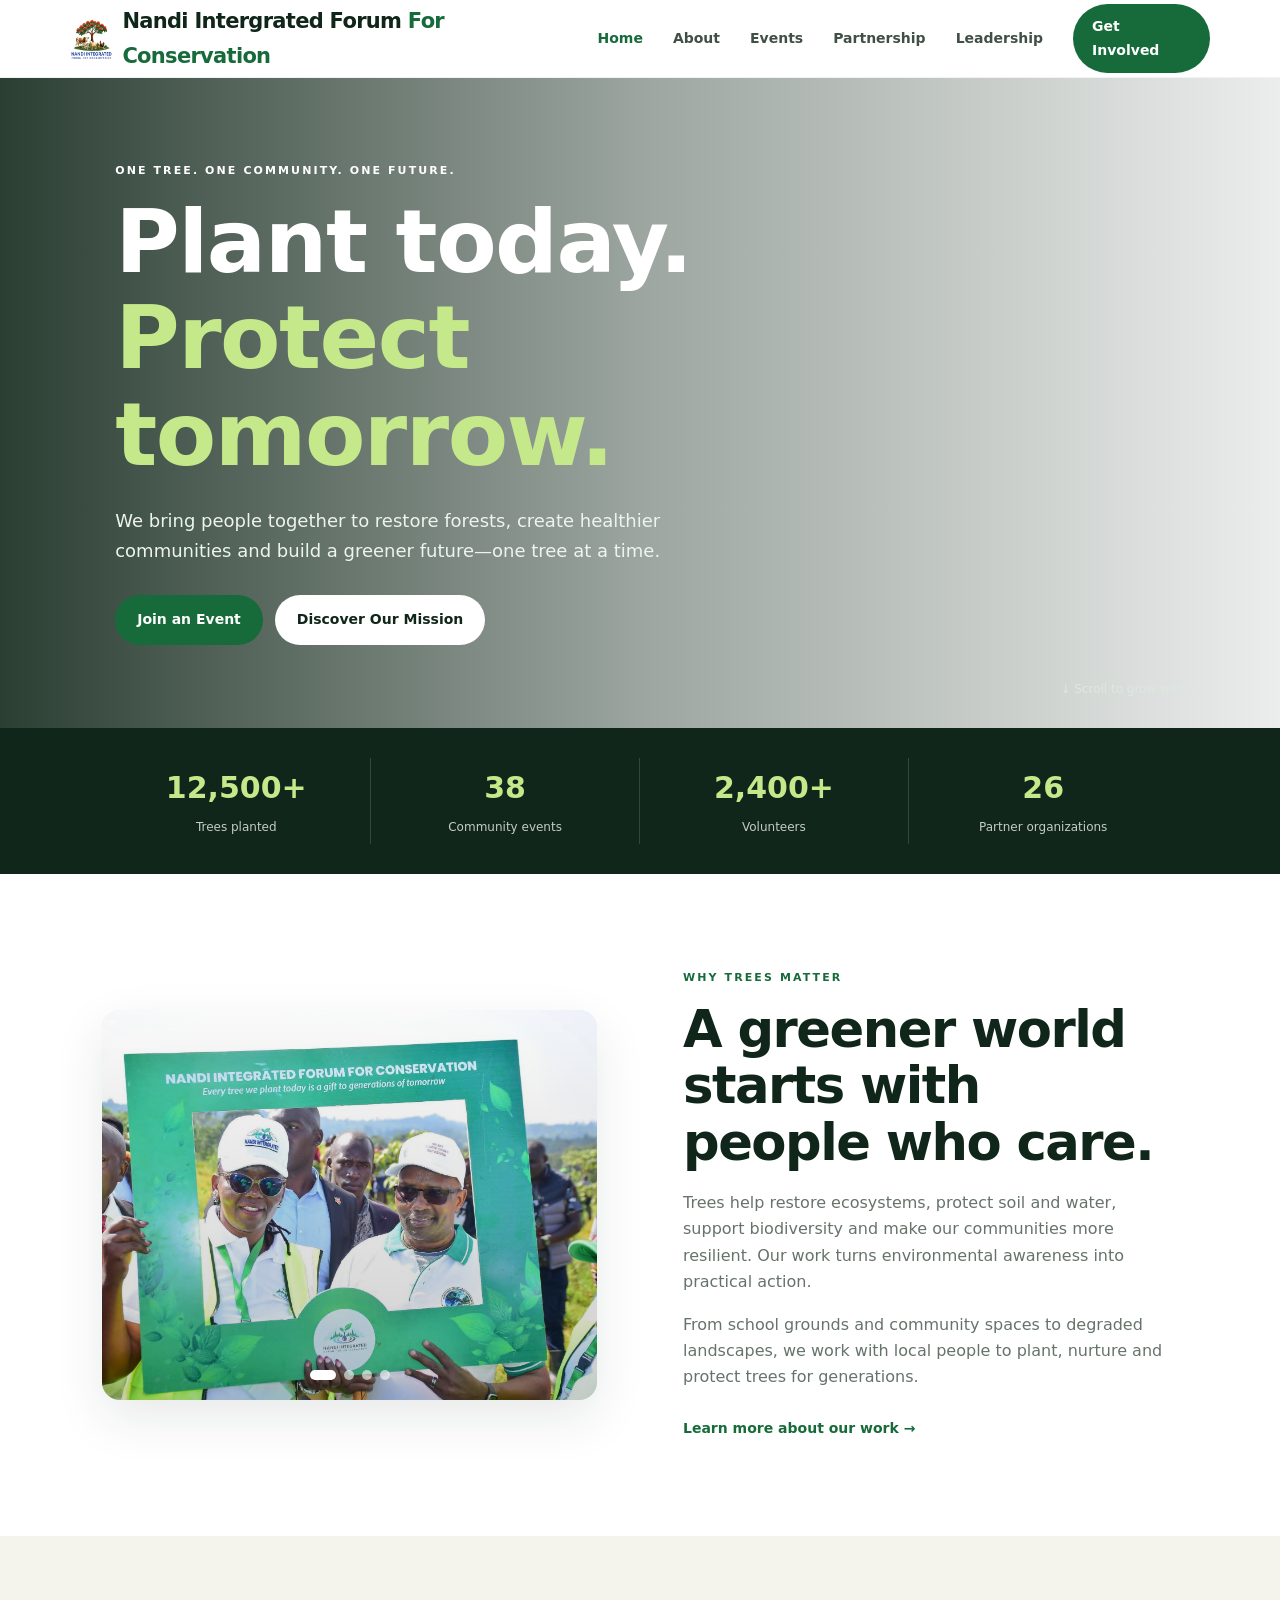
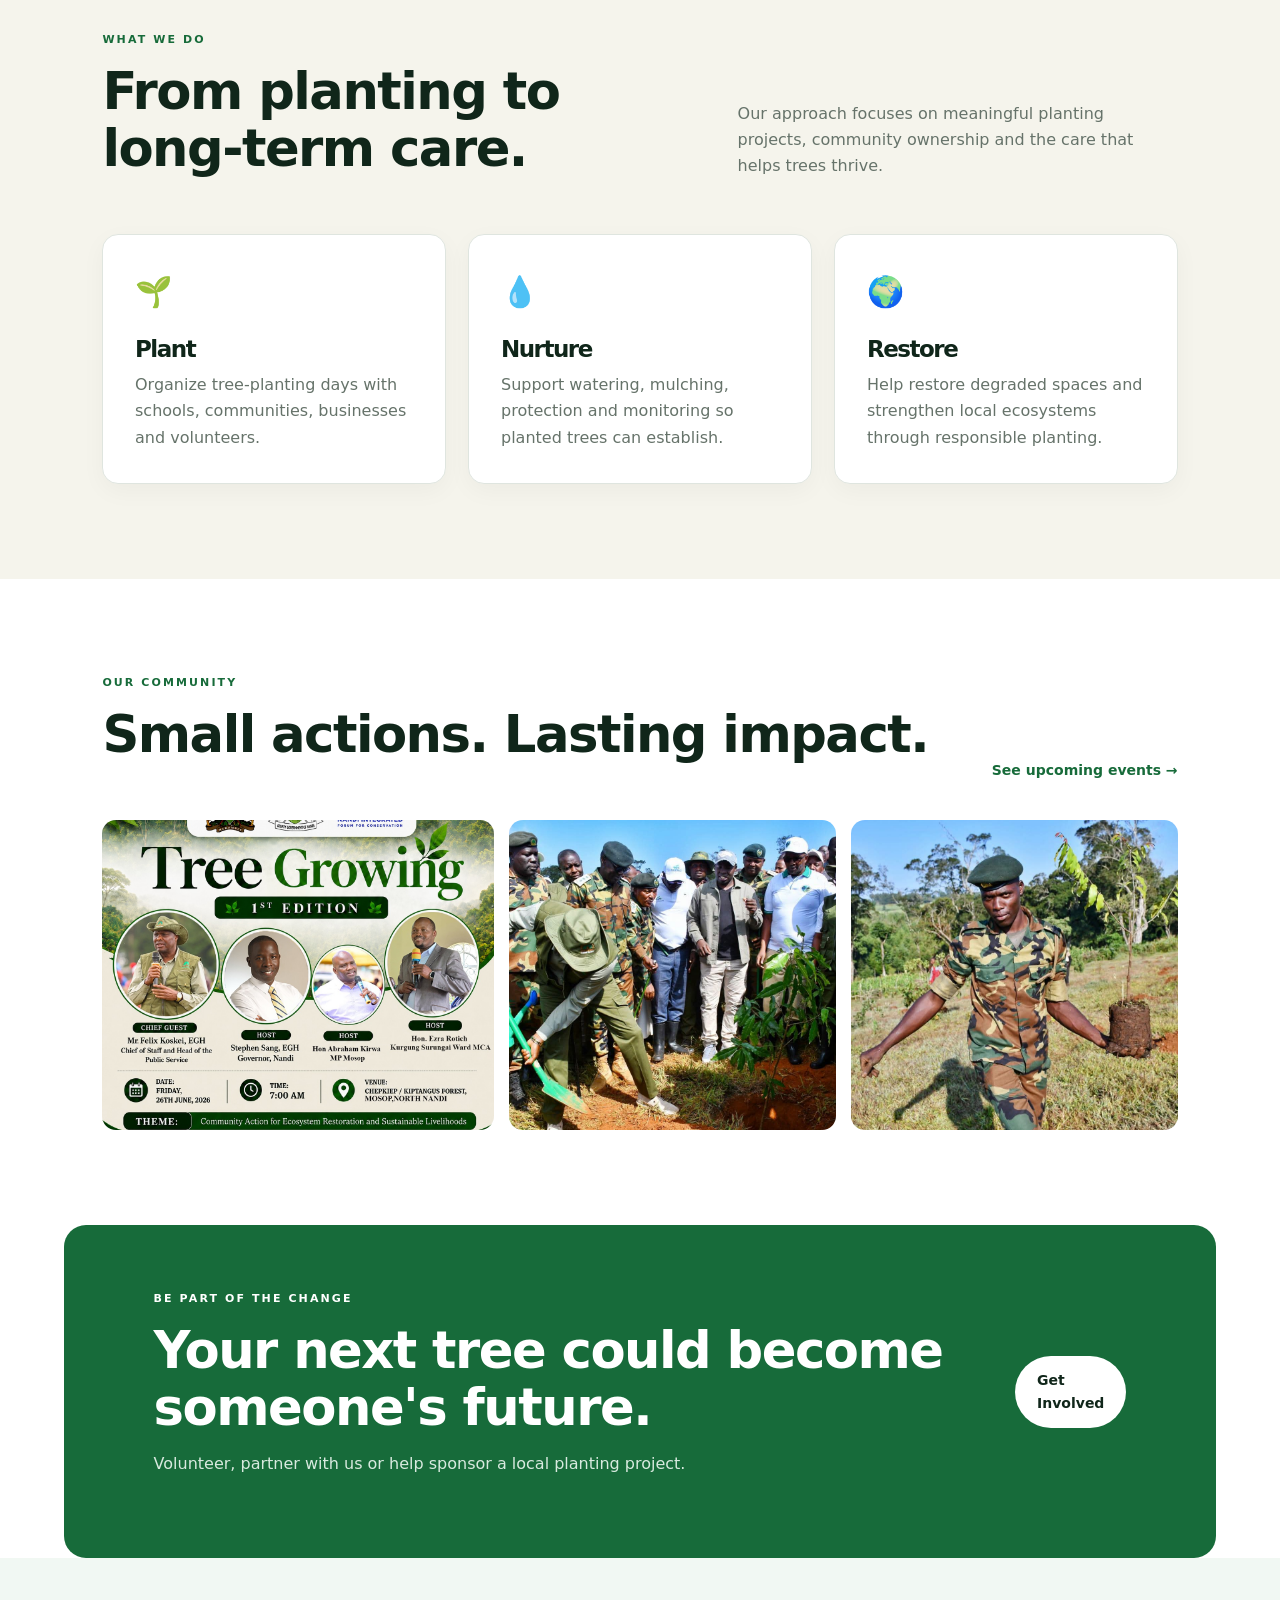
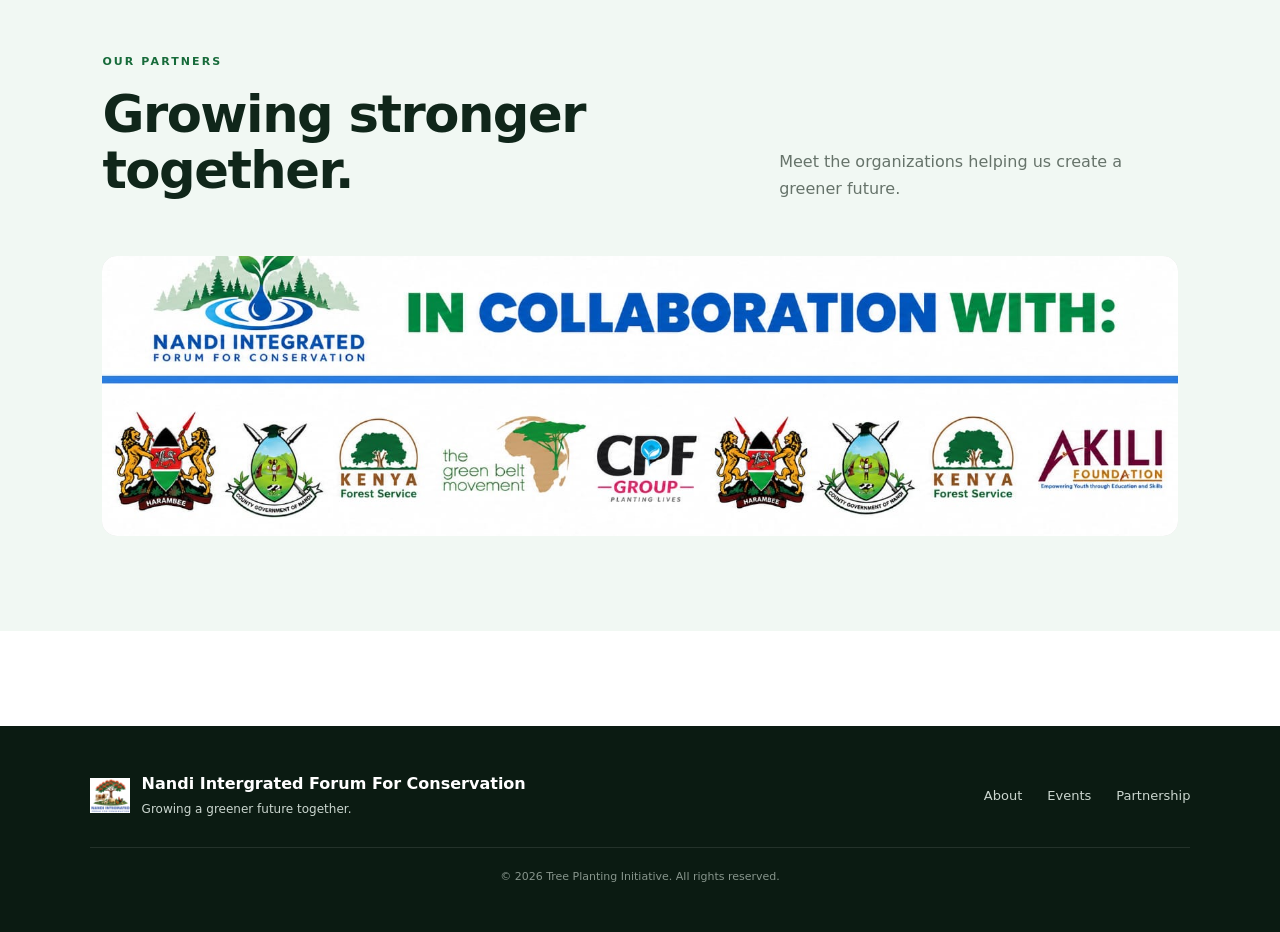
==== commit aa8f9f98: "Add Leadership link to navigation menu" ====
--- a/index.html
+++ b/index.html
@@ -65,6 +65,7 @@
     <a href="about.html">About</a>
     <a href="events.html">Events</a>
     <a href="partnership.html">Partnership</a>
+    <a href="leadership.html">Leadership</a>
     <a class="nav-cta" href="partnership.html#join">Get Involved</a>
   </nav>
 </header>
@@ -138,7 +139,7 @@
     <img class="partnership-slide active" src="assets/part3.jpeg" alt="Tree Planting partnership organization 1">
     <img class="partnership-slide" src="assets/part2.jpeg" alt="Tree Planting partnership organization 2">
     <img class="partnership-slide" src="assets/part4.jpeg" alt="Tree Planting partnership organization 3">
-    <img class="partnership-slide" src="assets/part1.jpeg" alt="Tree Planting partnership organization 3">
+    <img class="partnership-slide" src="assets/part6.jpeg" alt="Tree Planting partnership organization 3">
     <img class="partnership-slide" src="assets/part5.jpeg" alt="Tree Planting partnership organization 3">
     <div class="partnership-dots">
       <button class="partnership-dot active" aria-label="Show partnership image 1"></button>
